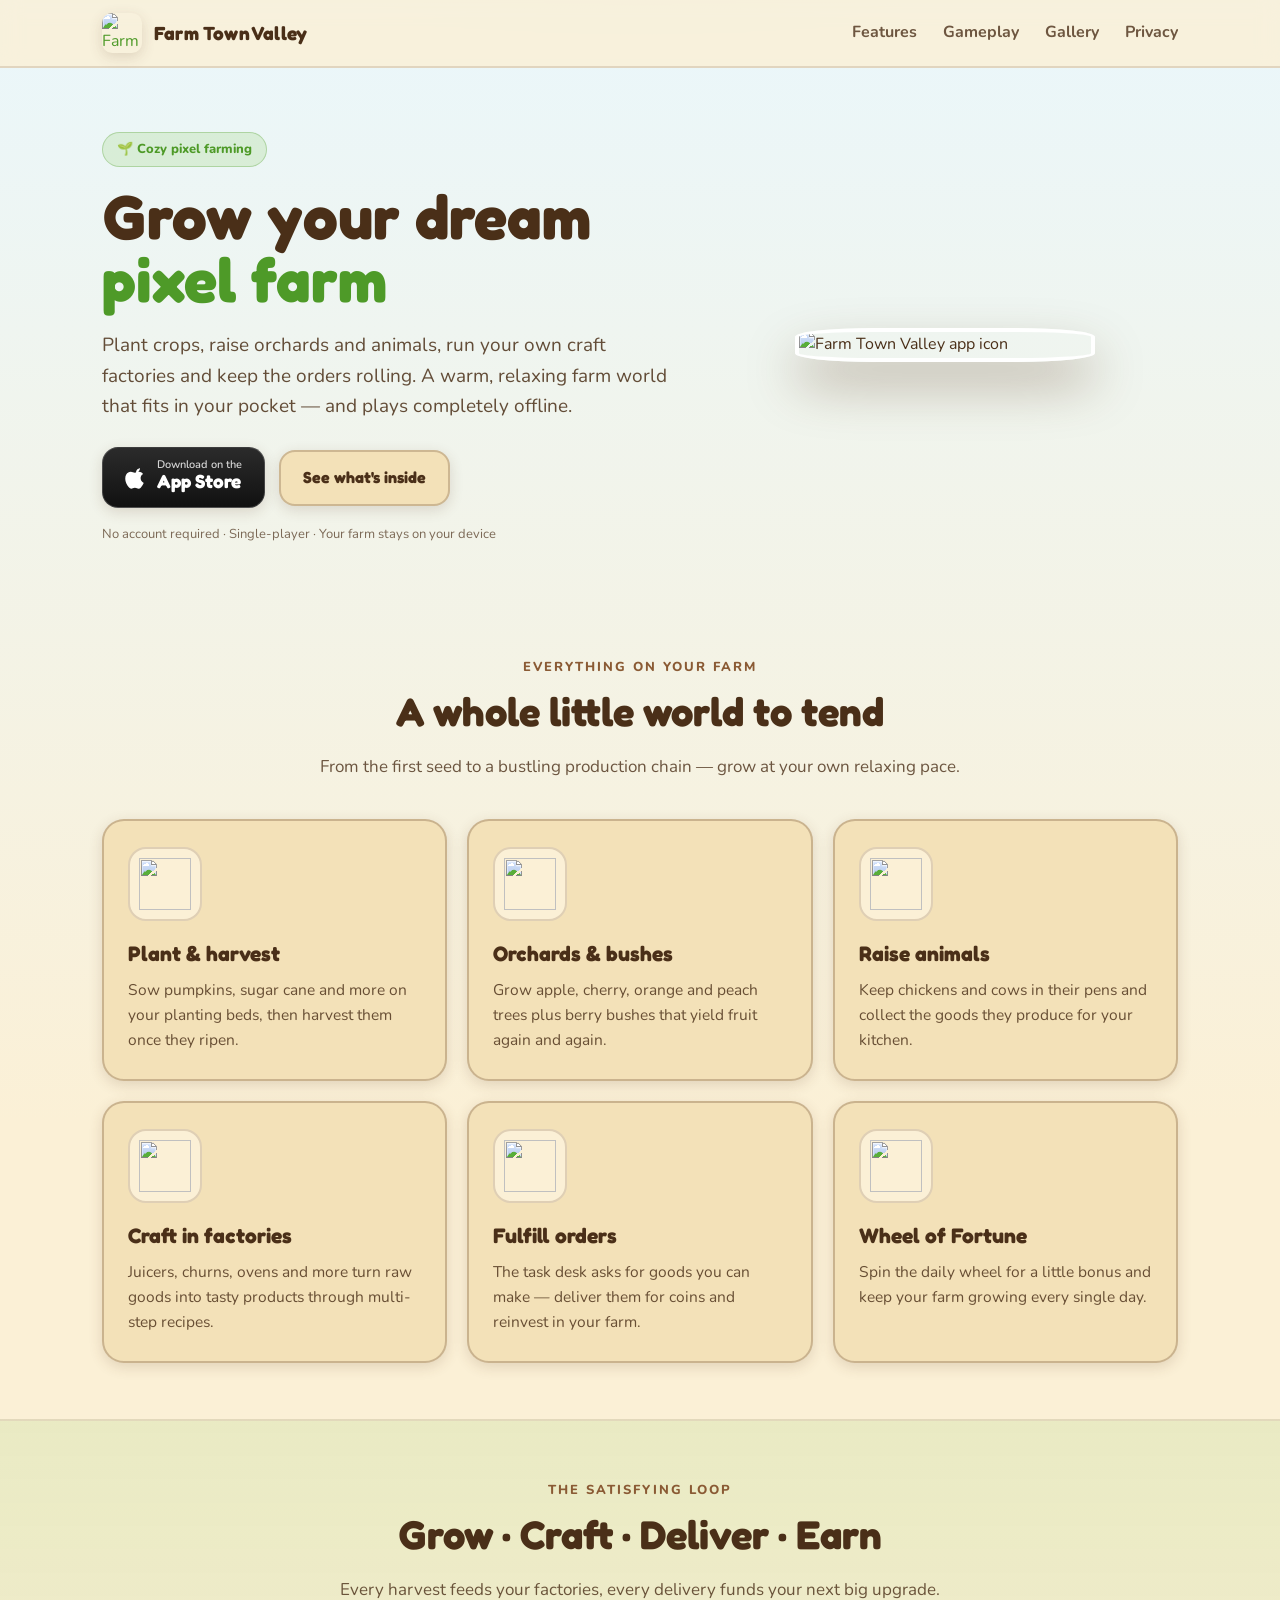
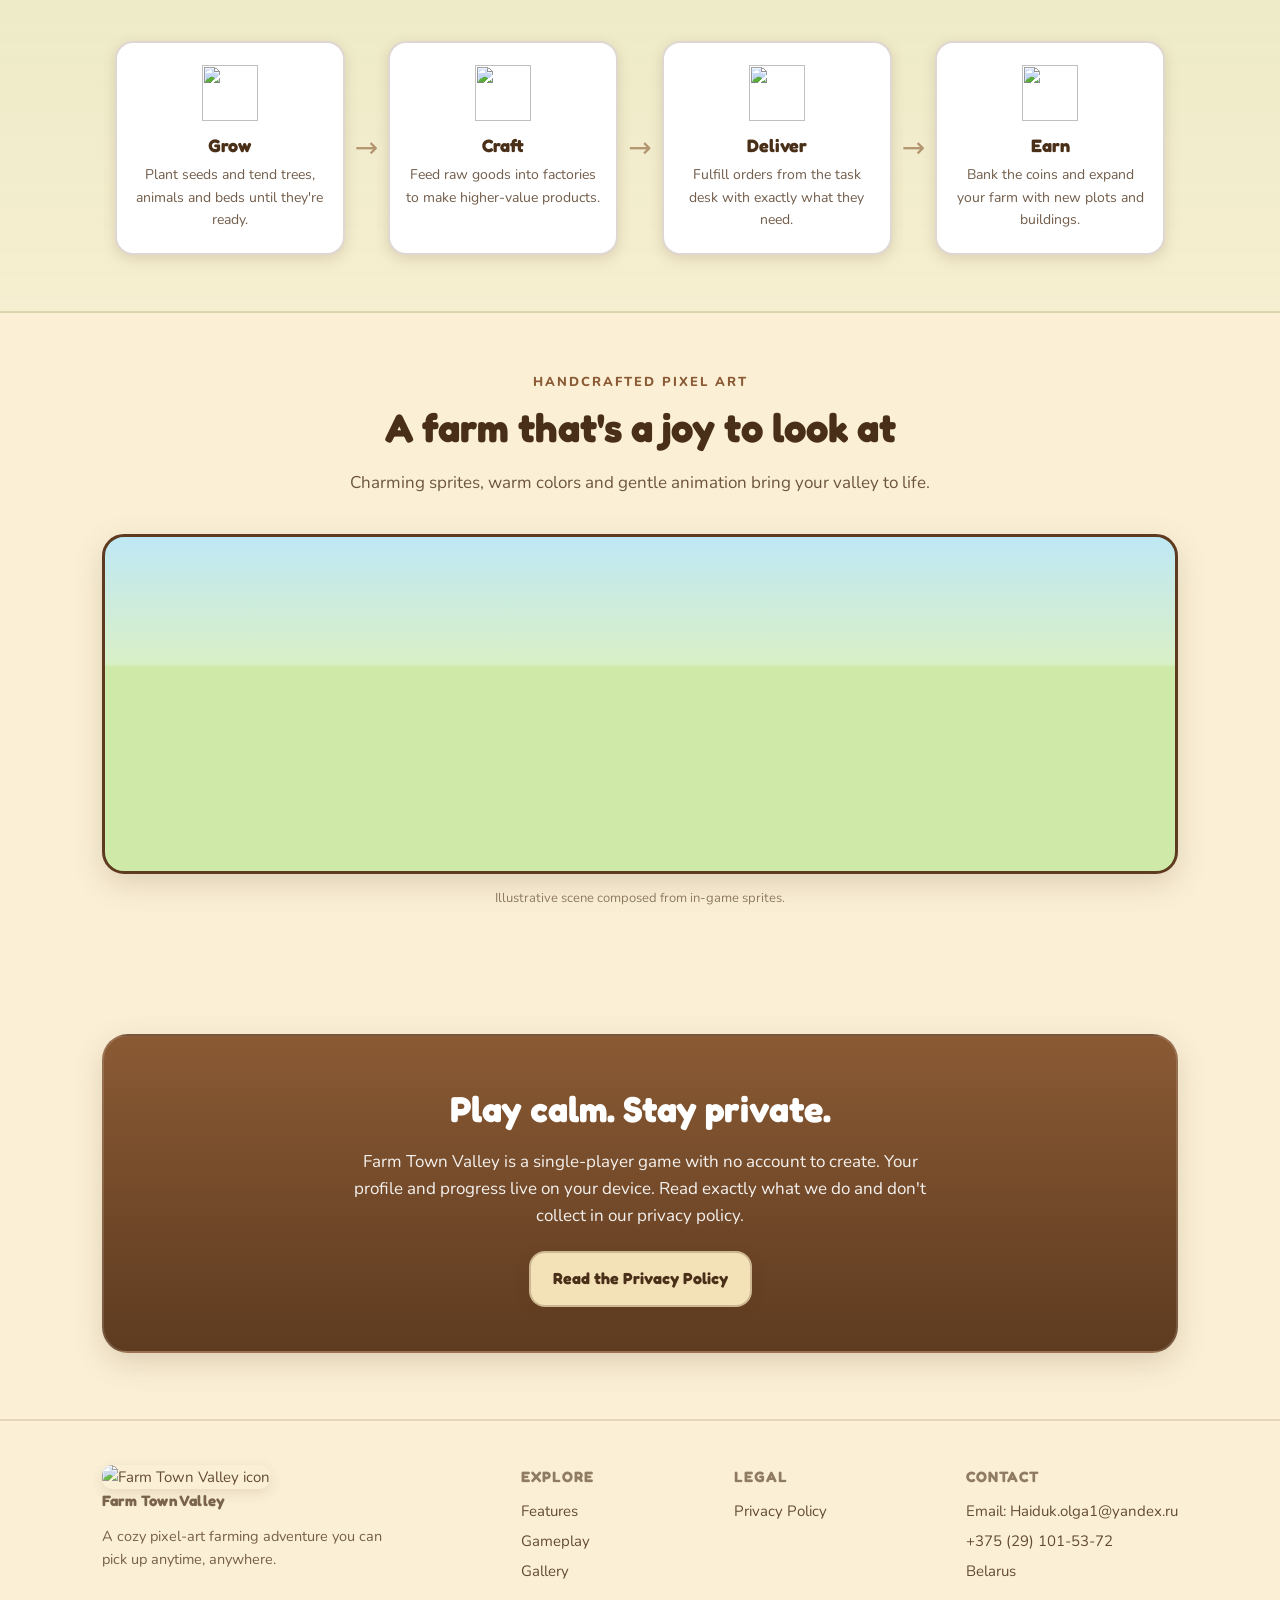
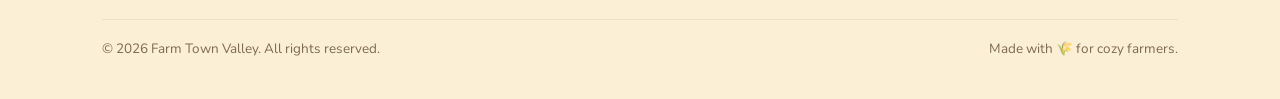
==== index.html @ e49bc1b4 "upload base" ====
<!DOCTYPE html>
<html lang="en">
<head>
    <meta charset="UTF-8" />
    <meta name="viewport" content="width=device-width, initial-scale=1.0" />
    <title>Farm Town Valley — Build your cozy pixel farm</title>
    <meta name="description" content="Farm Town Valley is a cozy pixel-art farming game. Plant crops, grow orchards, raise animals, run craft factories and fulfill orders — right in your pocket, fully offline." />
    <meta property="og:title" content="Farm Town Valley" />
    <meta property="og:description" content="Plant, harvest, craft and grow your dream farm in this cozy pixel-art world." />
    <meta property="og:type" content="website" />
    <link rel="icon" type="image/png" href="assets/icon.png" />
    <link rel="preconnect" href="https://fonts.googleapis.com" />
    <link rel="preconnect" href="https://fonts.gstatic.com" crossorigin />
    <link href="https://fonts.googleapis.com/css2?family=Fredoka:wght@500;600;700&family=Nunito:wght@600;700;800&display=swap" rel="stylesheet" />
    <link rel="stylesheet" href="styles.css" />
</head>
<body>

    <!-- Навигация -->
    <header class="nav">
        <div class="wrap nav-inner">
            <a class="brand" href="index.html">
                <img class="pixel" src="assets/icon.png" alt="Farm Town Valley icon" />
                <span class="brand-name">Farm Town Valley</span>
            </a>
            <nav class="nav-links">
                <a href="#features">Features</a>
                <a href="#gameplay">Gameplay</a>
                <a href="#gallery">Gallery</a>
                <a href="privacy.html">Privacy</a>
            </nav>
        </div>
    </header>

    <!-- Hero -->
    <section class="hero">
        <div class="wrap hero-grid">
            <div class="hero-copy">
                <span class="badge-pill">🌱 Cozy pixel farming</span>
                <h1>Grow your dream <span class="accent">pixel farm</span></h1>
                <p class="lead">
                    Plant crops, raise orchards and animals, run your own craft factories and
                    keep the orders rolling. A warm, relaxing farm world that fits in your pocket —
                    and plays completely offline.
                </p>
                <div class="hero-actions">
                    <a class="btn btn-appstore" href="#" aria-label="Download on the App Store">
                        <svg width="22" height="22" viewBox="0 0 24 24" fill="#fff" aria-hidden="true">
                            <path d="M16.365 1.43c0 1.14-.417 2.2-1.25 3.07-.9.94-2.02 1.5-3.06 1.41-.13-1.1.42-2.26 1.22-3.09.86-.9 2.13-1.53 3.09-1.55.03.05.03.1 0 .16zM20.5 17.1c-.56 1.29-.83 1.86-1.55 3-.99 1.55-2.39 3.48-4.12 3.5-1.54.02-1.94-1-4.03-1-2.09.01-2.53 1.02-4.07 1-1.73-.02-3.05-1.77-4.04-3.31-2.77-4.32-3.06-9.39-1.35-12.08 1.21-1.92 3.12-3.04 4.92-3.04 1.83 0 2.98 1 4.49 1 1.47 0 2.36-1 4.48-1 1.6 0 3.3.87 4.51 2.38-3.96 2.17-3.32 7.82.33 9.55z"/>
                        </svg>
                        <span>
                            <span class="sub">Download on the</span>
                            <span class="big">App Store</span>
                        </span>
                    </a>
                    <a class="btn btn-ghost" href="#features">See what's inside</a>
                </div>
                <p class="hero-note">No account required · Single-player · Your farm stays on your device</p>
            </div>

            <div class="hero-art">
                <img class="app-icon pixel" src="assets/icon.png" alt="Farm Town Valley app icon" />
                <img class="float c pixel" src="assets/coin.png" alt="" />
                <img class="float chk pixel" src="assets/chicken.png" alt="" />
                <img class="float tree pixel" src="assets/cherry_tree.png" alt="" />
            </div>
        </div>
    </section>

    <!-- Фичи -->
    <section id="features">
        <div class="wrap">
            <div class="section-head">
                <span class="eyebrow">Everything on your farm</span>
                <h2>A whole little world to tend</h2>
                <p>From the first seed to a bustling production chain — grow at your own relaxing pace.</p>
            </div>

            <div class="features">
                <article class="card">
                    <div class="ico"><img class="pixel" src="assets/pumpkin_plant.png" alt="" /></div>
                    <h3>Plant &amp; harvest</h3>
                    <p>Sow pumpkins, sugar cane and more on your planting beds, then harvest them once they ripen.</p>
                </article>

                <article class="card">
                    <div class="ico"><img class="pixel" src="assets/apple_tree.png" alt="" /></div>
                    <h3>Orchards &amp; bushes</h3>
                    <p>Grow apple, cherry, orange and peach trees plus berry bushes that yield fruit again and again.</p>
                </article>

                <article class="card">
                    <div class="ico"><img class="pixel" src="assets/cow.png" alt="" /></div>
                    <h3>Raise animals</h3>
                    <p>Keep chickens and cows in their pens and collect the goods they produce for your kitchen.</p>
                </article>

                <article class="card">
                    <div class="ico"><img class="pixel" src="assets/juicer.png" alt="" /></div>
                    <h3>Craft in factories</h3>
                    <p>Juicers, churns, ovens and more turn raw goods into tasty products through multi-step recipes.</p>
                </article>

                <article class="card">
                    <div class="ico"><img class="pixel" src="assets/coin.png" alt="" /></div>
                    <h3>Fulfill orders</h3>
                    <p>The task desk asks for goods you can make — deliver them for coins and reinvest in your farm.</p>
                </article>

                <article class="card">
                    <div class="ico"><img class="pixel" src="assets/wheel.png" alt="" /></div>
                    <h3>Wheel of Fortune</h3>
                    <p>Spin the daily wheel for a little bonus and keep your farm growing every single day.</p>
                </article>
            </div>
        </div>
    </section>

    <!-- Игровой цикл -->
    <section class="loop-band" id="gameplay">
        <div class="wrap">
            <div class="section-head">
                <span class="eyebrow">The satisfying loop</span>
                <h2>Grow · Craft · Deliver · Earn</h2>
                <p>Every harvest feeds your factories, every delivery funds your next big upgrade.</p>
            </div>

            <div class="loop">
                <div class="loop-step">
                    <img class="pixel" src="assets/sugarcane_plant.png" alt="" />
                    <h4>Grow</h4>
                    <p>Plant seeds and tend trees, animals and beds until they're ready.</p>
                </div>
                <div class="loop-arrow">→</div>
                <div class="loop-step">
                    <img class="pixel" src="assets/oven.png" alt="" />
                    <h4>Craft</h4>
                    <p>Feed raw goods into factories to make higher-value products.</p>
                </div>
                <div class="loop-arrow">→</div>
                <div class="loop-step">
                    <img class="pixel" src="assets/pie_oven.png" alt="" />
                    <h4>Deliver</h4>
                    <p>Fulfill orders from the task desk with exactly what they need.</p>
                </div>
                <div class="loop-arrow">→</div>
                <div class="loop-step">
                    <img class="pixel" src="assets/coin.png" alt="" />
                    <h4>Earn</h4>
                    <p>Bank the coins and expand your farm with new plots and buildings.</p>
                </div>
            </div>
        </div>
    </section>

    <!-- Витрина -->
    <section id="gallery">
        <div class="wrap">
            <div class="section-head">
                <span class="eyebrow">Handcrafted pixel art</span>
                <h2>A farm that's a joy to look at</h2>
                <p>Charming sprites, warm colors and gentle animation bring your valley to life.</p>
            </div>

            <div class="scene" aria-hidden="true">
                <div class="ground"></div>
                <img class="sprite pixel" src="assets/barn.png"          style="width:120px; left:6%;  bottom:40%;" alt="" />
                <img class="sprite pixel" src="assets/apple_tree.png"    style="width:96px;  left:24%; bottom:38%;" alt="" />
                <img class="sprite pixel" src="assets/orange_tree.png"   style="width:92px;  left:38%; bottom:36%;" alt="" />
                <img class="sprite pixel" src="assets/cow.png"           style="width:78px;  left:53%; bottom:20%;" alt="" />
                <img class="sprite pixel" src="assets/chicken.png"       style="width:52px;  left:66%; bottom:16%;" alt="" />
                <img class="sprite pixel" src="assets/juicer.png"        style="width:96px;  left:74%; bottom:34%;" alt="" />
                <img class="sprite pixel" src="assets/bush.png"          style="width:60px;  left:16%; bottom:14%;" alt="" />
                <img class="sprite pixel" src="assets/pumpkin_plant.png" style="width:56px;  left:44%; bottom:12%;" alt="" />
                <img class="sprite pixel" src="assets/wheel.png"         style="width:74px;  left:88%; bottom:40%;" alt="" />
            </div>
            <p class="gallery-note">Illustrative scene composed from in-game sprites.</p>
        </div>
    </section>

    <!-- Приватность -->
    <section class="privacy-band">
        <div class="wrap">
            <div class="privacy-card">
                <h2>Play calm. Stay private.</h2>
                <p>
                    Farm Town Valley is a single-player game with no account to create. Your profile and
                    progress live on your device. Read exactly what we do and don't collect in our
                    privacy policy.
                </p>
                <a class="btn btn-ghost" href="privacy.html">Read the Privacy Policy</a>
            </div>
        </div>
    </section>

    <!-- Футер -->
    <footer class="footer">
        <div class="wrap">
            <div class="footer-grid">
                <div class="footer-col" style="max-width:280px;">
                    <a class="brand" href="index.html" style="margin-bottom:12px;">
                        <img class="pixel" src="assets/icon.png" alt="Farm Town Valley icon" />
                        <span class="brand-name">Farm Town Valley</span>
                    </a>
                    <p style="opacity:0.75; font-size:14.5px; margin:0;">
                        A cozy pixel-art farming adventure you can pick up anytime, anywhere.
                    </p>
                </div>

                <div class="footer-col">
                    <h5>Explore</h5>
                    <a href="#features">Features</a>
                    <a href="#gameplay">Gameplay</a>
                    <a href="#gallery">Gallery</a>
                </div>

                <div class="footer-col">
                    <h5>Legal</h5>
                    <a href="privacy.html">Privacy Policy</a>
                </div>

                <div class="footer-col">
                    <h5>Contact</h5>
                    <span>Email: Haiduk.olga1@yandex.ru</span>
                    <a href="tel:+375291015372">+375 (29) 101-53-72</a>
                    <span>Belarus</span>
                </div>
            </div>

            <div class="footer-bottom">
                <span>© 2026 Farm Town Valley. All rights reserved.</span>
                <span>Made with 🌾 for cozy farmers.</span>
            </div>
        </div>
    </footer>

</body>
</html>
---- styles.css ----
/*
 * Farm Town Valley — сайт-презентация
 * Палитра и стиль повторяют «деревенскую» тему игры (FarmTheme).
 */

:root {
    --wood: #8a5a34;
    --wood-dark: #5e3b20;
    --cream: #fbf0d6;
    --parchment: #f3e1b8;
    --leaf: #6fbf3c;
    --leaf-dark: #4e9a28;
    --sky: #8fd0e8;
    --coin: #f5c518;
    --tomato: #e4572e;
    --ink: #4a2f18;

    --radius: 22px;
    --shadow: 0 10px 30px rgba(94, 59, 32, 0.18);
    --shadow-sm: 0 4px 14px rgba(94, 59, 32, 0.16);
    --maxw: 1120px;
}

* {
    box-sizing: border-box;
}

html {
    scroll-behavior: smooth;
}

body {
    margin: 0;
    font-family: "Nunito", system-ui, -apple-system, "Segoe UI", sans-serif;
    color: var(--ink);
    background:
        radial-gradient(1200px 600px at 50% -10%, rgba(143, 208, 232, 0.55), transparent 60%),
        linear-gradient(180deg, #eaf7fb 0%, var(--cream) 34%, var(--cream) 100%);
    line-height: 1.6;
    -webkit-font-smoothing: antialiased;
    overflow-x: hidden;
}

h1, h2, h3, .brand-name, .btn {
    font-family: "Fredoka", "Nunito", system-ui, sans-serif;
    font-weight: 700;
}

img.pixel {
    image-rendering: pixelated;
    image-rendering: crisp-edges;
}

a {
    color: var(--leaf-dark);
    text-decoration: none;
}

.wrap {
    width: 100%;
    max-width: var(--maxw);
    margin: 0 auto;
    padding: 0 22px;
}

/* ---------- Навигация ---------- */

.nav {
    position: sticky;
    top: 0;
    z-index: 50;
    backdrop-filter: blur(10px);
    background: rgba(251, 240, 214, 0.82);
    border-bottom: 2px solid rgba(94, 59, 32, 0.15);
}

.nav-inner {
    display: flex;
    align-items: center;
    justify-content: space-between;
    height: 66px;
}

.brand {
    display: flex;
    align-items: center;
    gap: 12px;
}

.brand img {
    width: 40px;
    height: 40px;
    border-radius: 10px;
    box-shadow: var(--shadow-sm);
}

.brand-name {
    font-size: 19px;
    color: var(--ink);
    letter-spacing: 0.2px;
}

.nav-links {
    display: flex;
    gap: 26px;
    align-items: center;
    font-weight: 700;
}

.nav-links a {
    color: var(--ink);
    opacity: 0.8;
    transition: opacity 0.15s;
}

.nav-links a:hover {
    opacity: 1;
}

@media (max-width: 720px) {
    .nav-links {
        display: none;
    }
}

/* ---------- Кнопки ---------- */

.btn {
    display: inline-flex;
    align-items: center;
    gap: 10px;
    padding: 13px 22px;
    border-radius: 16px;
    color: #fff;
    background: linear-gradient(180deg, var(--leaf), var(--leaf-dark));
    border: 1.5px solid rgba(255, 255, 255, 0.35);
    box-shadow: var(--shadow-sm);
    font-size: 16px;
    cursor: pointer;
    transition: transform 0.12s ease, box-shadow 0.12s ease;
}

.btn:hover {
    transform: translateY(-2px);
    box-shadow: 0 8px 20px rgba(94, 59, 32, 0.22);
}

.btn-appstore {
    background: linear-gradient(180deg, #2b2b2b, #111);
    border-color: rgba(255, 255, 255, 0.18);
    padding: 11px 22px;
}

.btn-appstore .sub {
    font-family: "Nunito", sans-serif;
    font-weight: 600;
    font-size: 11px;
    opacity: 0.8;
    line-height: 1;
    display: block;
}

.btn-appstore .big {
    font-size: 19px;
    line-height: 1.1;
}

.btn-ghost {
    background: var(--parchment);
    color: var(--ink);
    border: 2px solid rgba(94, 59, 32, 0.25);
}

/* ---------- Hero ---------- */

.hero {
    position: relative;
    padding: 64px 0 40px;
    overflow: hidden;
}

.hero-grid {
    display: grid;
    grid-template-columns: 1.1fr 0.9fr;
    gap: 40px;
    align-items: center;
}

.badge-pill {
    display: inline-flex;
    align-items: center;
    gap: 8px;
    background: rgba(111, 191, 60, 0.16);
    color: var(--leaf-dark);
    border: 1.5px solid rgba(78, 154, 40, 0.3);
    padding: 6px 14px;
    border-radius: 999px;
    font-weight: 800;
    font-size: 13px;
}

.hero h1 {
    font-size: clamp(38px, 6vw, 62px);
    line-height: 1.02;
    margin: 18px 0 14px;
    color: var(--ink);
}

.hero h1 .accent {
    color: var(--leaf-dark);
}

.hero .lead {
    font-size: 19px;
    max-width: 30em;
    color: rgba(74, 47, 24, 0.85);
    margin-bottom: 26px;
}

.hero-actions {
    display: flex;
    gap: 14px;
    flex-wrap: wrap;
    align-items: center;
}

.hero-note {
    margin-top: 16px;
    font-size: 13px;
    opacity: 0.7;
}

/* Иконка + сцена */

.hero-art {
    position: relative;
    display: flex;
    justify-content: center;
}

.app-icon {
    width: min(300px, 70vw);
    height: auto;
    border-radius: 26%;
    box-shadow: 0 24px 50px rgba(94, 59, 32, 0.35);
    border: 4px solid #fff;
}

.float {
    position: absolute;
    animation: bob 4s ease-in-out infinite;
    filter: drop-shadow(0 6px 8px rgba(94, 59, 32, 0.25));
}

.float.c { width: 66px; top: -18px; right: 6%; animation-delay: 0.2s; }
.float.chk { width: 74px; bottom: -14px; left: 2%; animation-delay: 0.8s; }
.float.tree { width: 96px; bottom: -8px; right: -6px; animation-delay: 1.4s; }

@keyframes bob {
    0%, 100% { transform: translateY(0) rotate(-2deg); }
    50% { transform: translateY(-12px) rotate(2deg); }
}

@media (max-width: 860px) {
    .hero-grid {
        grid-template-columns: 1fr;
        text-align: center;
    }
    .hero-actions { justify-content: center; }
    .hero .lead { margin-left: auto; margin-right: auto; }
    .hero-art { margin-top: 26px; }
}

/* ---------- Секции ---------- */

section {
    padding: 56px 0;
}

.section-head {
    text-align: center;
    max-width: 40em;
    margin: 0 auto 38px;
}

.section-head h2 {
    font-size: clamp(28px, 4vw, 40px);
    margin: 0 0 10px;
    color: var(--ink);
}

.section-head p {
    font-size: 17px;
    opacity: 0.8;
    margin: 0;
}

.eyebrow {
    text-transform: uppercase;
    letter-spacing: 2px;
    font-size: 13px;
    font-weight: 800;
    color: var(--wood);
}

/* ---------- Карточки фич ---------- */

.features {
    display: grid;
    grid-template-columns: repeat(3, 1fr);
    gap: 20px;
}

.card {
    background: var(--parchment);
    border: 2px solid rgba(94, 59, 32, 0.28);
    border-radius: var(--radius);
    padding: 26px 24px;
    box-shadow: var(--shadow-sm);
    transition: transform 0.15s ease, box-shadow 0.15s ease;
}

.card:hover {
    transform: translateY(-4px);
    box-shadow: var(--shadow);
}

.card .ico {
    width: 74px;
    height: 74px;
    display: grid;
    place-items: center;
    background: var(--cream);
    border-radius: 18px;
    border: 2px solid rgba(94, 59, 32, 0.18);
    margin-bottom: 16px;
}

.card .ico img {
    width: 52px;
    height: 52px;
    object-fit: contain;
}

.card h3 {
    font-size: 21px;
    margin: 0 0 8px;
}

.card p {
    margin: 0;
    opacity: 0.82;
    font-size: 15.5px;
}

@media (max-width: 860px) {
    .features { grid-template-columns: repeat(2, 1fr); }
}

@media (max-width: 560px) {
    .features { grid-template-columns: 1fr; }
}

/* ---------- Игровой цикл ---------- */

.loop-band {
    background:
        linear-gradient(180deg, rgba(111, 191, 60, 0.12), rgba(111, 191, 60, 0.04)),
        var(--cream);
    border-top: 2px solid rgba(94, 59, 32, 0.12);
    border-bottom: 2px solid rgba(94, 59, 32, 0.12);
}

.loop {
    display: flex;
    align-items: stretch;
    justify-content: center;
    gap: 10px;
    flex-wrap: wrap;
}

.loop-step {
    flex: 1 1 180px;
    max-width: 230px;
    text-align: center;
    background: #fff;
    border: 2px solid rgba(94, 59, 32, 0.2);
    border-radius: 18px;
    padding: 22px 16px;
    box-shadow: var(--shadow-sm);
}

.loop-step img {
    width: 56px;
    height: 56px;
    object-fit: contain;
    margin-bottom: 10px;
}

.loop-step h4 {
    margin: 0 0 4px;
    font-family: "Fredoka", sans-serif;
    font-size: 18px;
}

.loop-step p {
    margin: 0;
    font-size: 14px;
    opacity: 0.78;
}

.loop-arrow {
    display: grid;
    place-items: center;
    font-size: 28px;
    color: var(--wood);
    opacity: 0.6;
}

@media (max-width: 720px) {
    .loop-arrow { transform: rotate(90deg); }
}

/* ---------- Витрина-сцена ---------- */

.scene {
    position: relative;
    border-radius: var(--radius);
    overflow: hidden;
    border: 3px solid var(--wood-dark);
    box-shadow: var(--shadow);
    background:
        linear-gradient(180deg, #bfe8f5 0%, #d9f0c6 38%, #cfe9a8 39%, #cfe9a8 100%);
    min-height: 340px;
}

.scene .ground {
    position: absolute;
    left: 0;
    right: 0;
    bottom: 0;
    height: 62%;
    background-image: url("assets/grass.png");
    background-size: 46px 46px;
    image-rendering: pixelated;
    opacity: 0.9;
}

.scene .sprite {
    position: absolute;
    image-rendering: pixelated;
    filter: drop-shadow(0 6px 6px rgba(94, 59, 32, 0.28));
}

.gallery-note {
    text-align: center;
    margin-top: 14px;
    font-size: 13px;
    opacity: 0.6;
}

/* ---------- Приват-баннер ---------- */

.privacy-band {
    text-align: center;
}

.privacy-card {
    background: linear-gradient(180deg, var(--wood), var(--wood-dark));
    color: #fff;
    border-radius: 26px;
    padding: 44px 30px;
    box-shadow: var(--shadow);
    border: 2px solid rgba(255, 255, 255, 0.14);
}

.privacy-card h2 {
    color: #fff;
    margin: 0 0 10px;
    font-size: clamp(26px, 4vw, 36px);
}

.privacy-card p {
    max-width: 34em;
    margin: 0 auto 22px;
    opacity: 0.92;
    font-size: 17px;
}

/* ---------- Футер ---------- */

.footer {
    padding: 44px 0 40px;
    border-top: 2px solid rgba(94, 59, 32, 0.15);
    margin-top: 10px;
}

.footer-grid {
    display: flex;
    justify-content: space-between;
    gap: 28px;
    flex-wrap: wrap;
    align-items: flex-start;
}

.footer .brand img { width: 44px; height: 44px; }

.footer-col h5 {
    font-family: "Fredoka", sans-serif;
    font-size: 15px;
    margin: 0 0 10px;
    text-transform: uppercase;
    letter-spacing: 1px;
    opacity: 0.6;
}

.footer-col a,
.footer-col span {
    display: block;
    color: var(--ink);
    opacity: 0.85;
    margin-bottom: 6px;
    font-size: 15px;
}

.footer-bottom {
    margin-top: 30px;
    padding-top: 18px;
    border-top: 1px solid rgba(94, 59, 32, 0.12);
    font-size: 13.5px;
    opacity: 0.7;
    display: flex;
    justify-content: space-between;
    gap: 12px;
    flex-wrap: wrap;
}

/* ---------- Страница privacy ---------- */

.doc {
    background: #fff;
    border: 2px solid rgba(94, 59, 32, 0.18);
    border-radius: var(--radius);
    box-shadow: var(--shadow-sm);
    padding: clamp(24px, 4vw, 52px);
    margin: 40px auto 60px;
    max-width: 860px;
}

.doc h1 {
    font-size: clamp(30px, 5vw, 42px);
    margin: 0 0 6px;
}

.doc .updated {
    color: var(--wood);
    font-weight: 700;
    margin: 0 0 26px;
}

.doc h2 {
    font-size: 26px;
    margin: 38px 0 12px;
    padding-bottom: 8px;
    border-bottom: 2px solid rgba(94, 59, 32, 0.12);
}

.doc h3 {
    font-size: 20px;
    margin: 26px 0 10px;
    color: var(--wood-dark);
}

.doc h4 {
    font-size: 17px;
    margin: 20px 0 8px;
    color: var(--wood);
}

.doc p,
.doc li {
    font-size: 16px;
    color: rgba(74, 47, 24, 0.9);
}

.doc ul {
    padding-left: 22px;
}

.doc li {
    margin-bottom: 8px;
}

.doc a.back {
    display: inline-flex;
    align-items: center;
    gap: 8px;
    margin-bottom: 8px;
    font-weight: 800;
}
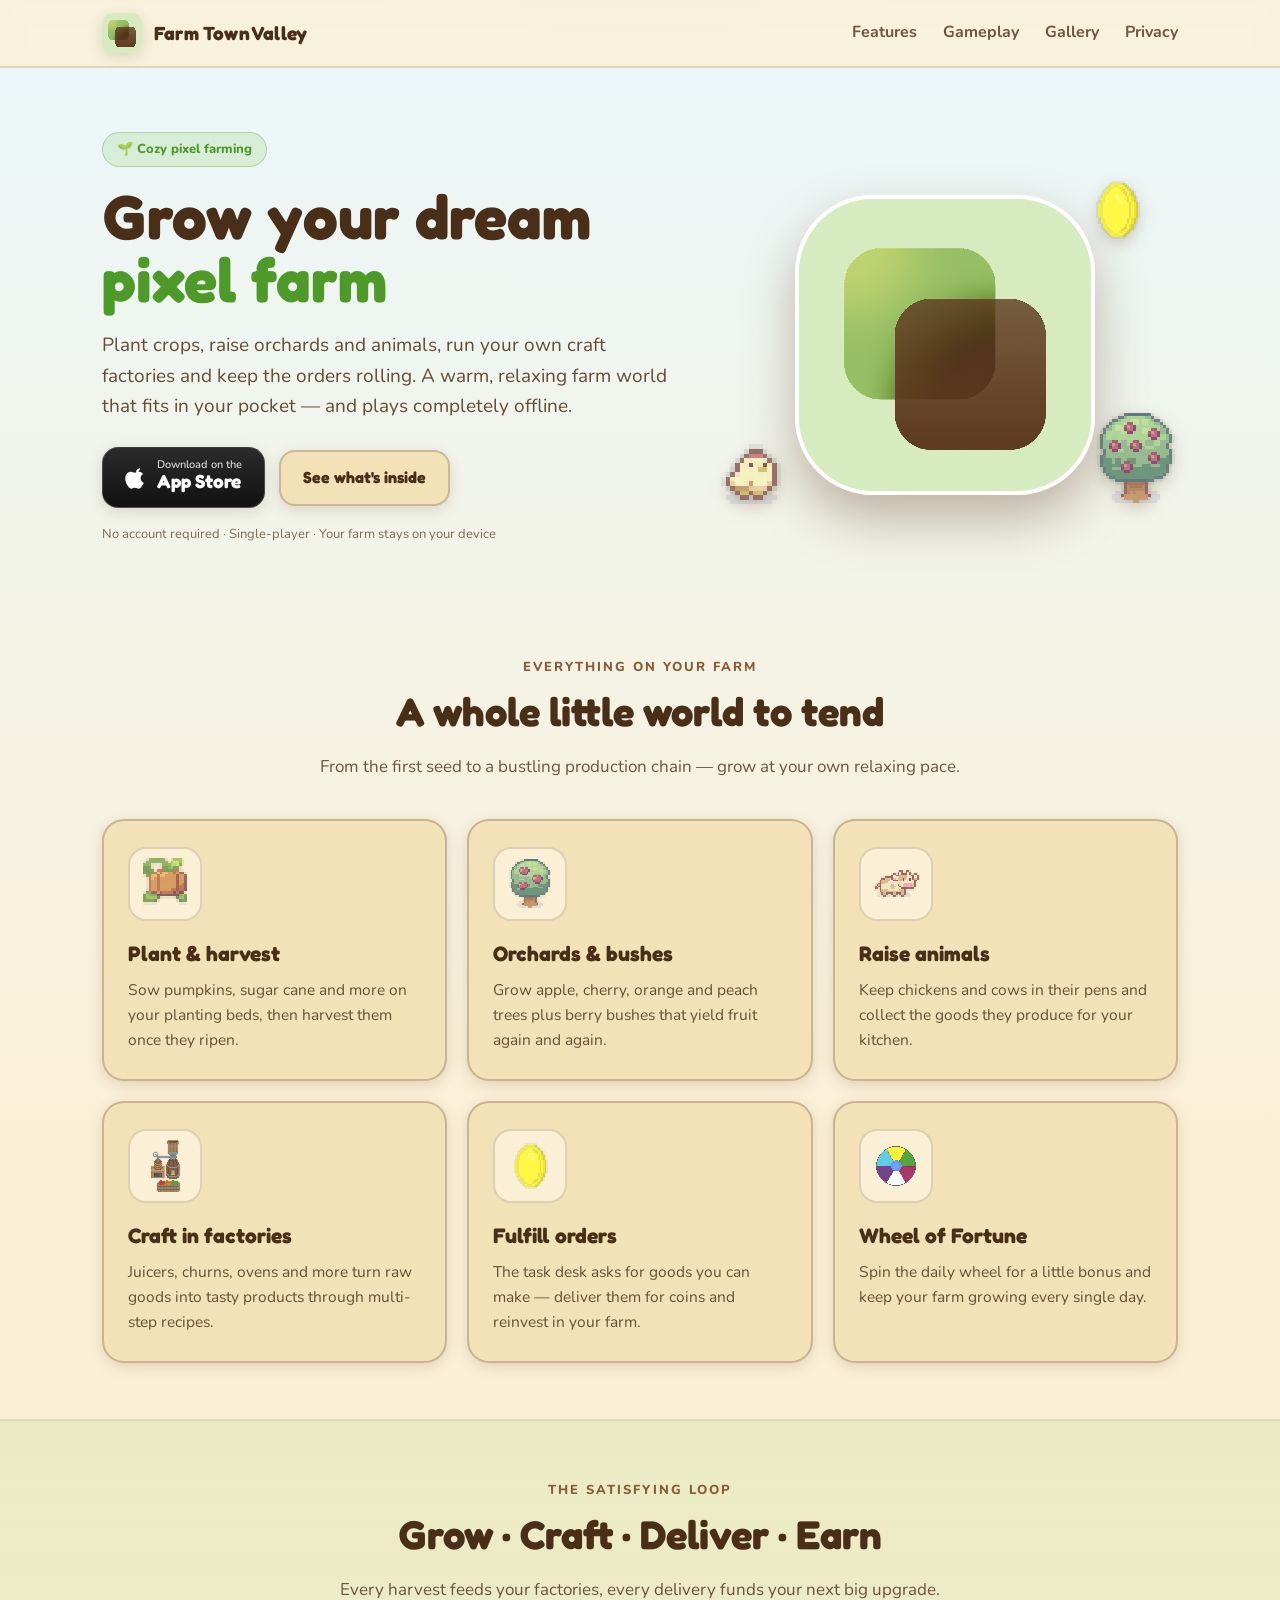
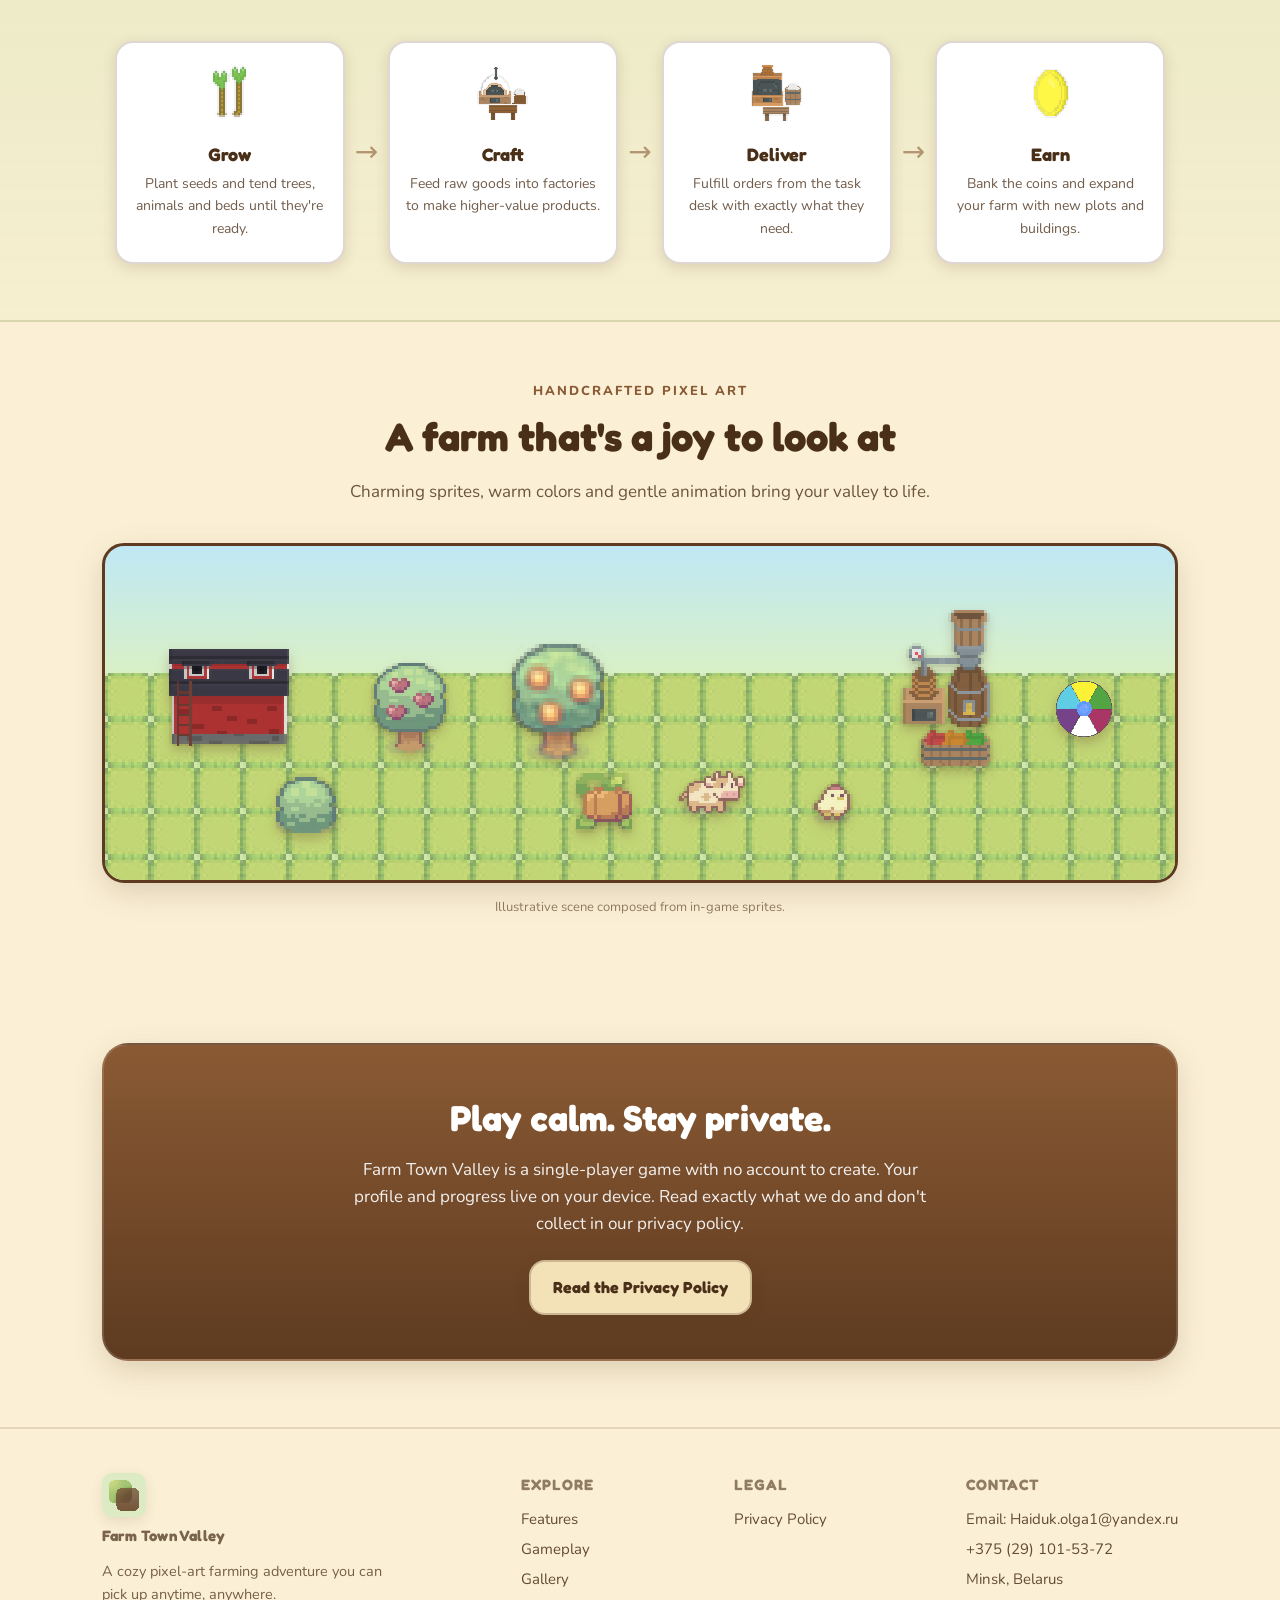
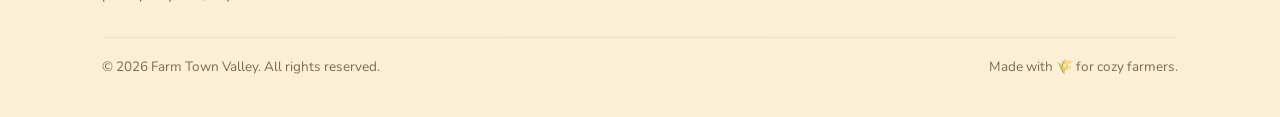
==== commit a2d65b3d: "refactor" ====
--- a/index.html
+++ b/index.html
@@ -223,7 +223,7 @@
                     <h5>Contact</h5>
                     <span>Email: Haiduk.olga1@yandex.ru</span>
                     <a href="tel:+375291015372">+375 (29) 101-53-72</a>
-                    <span>Belarus</span>
+                    <span>Minsk, Belarus</span>
                 </div>
             </div>
 
